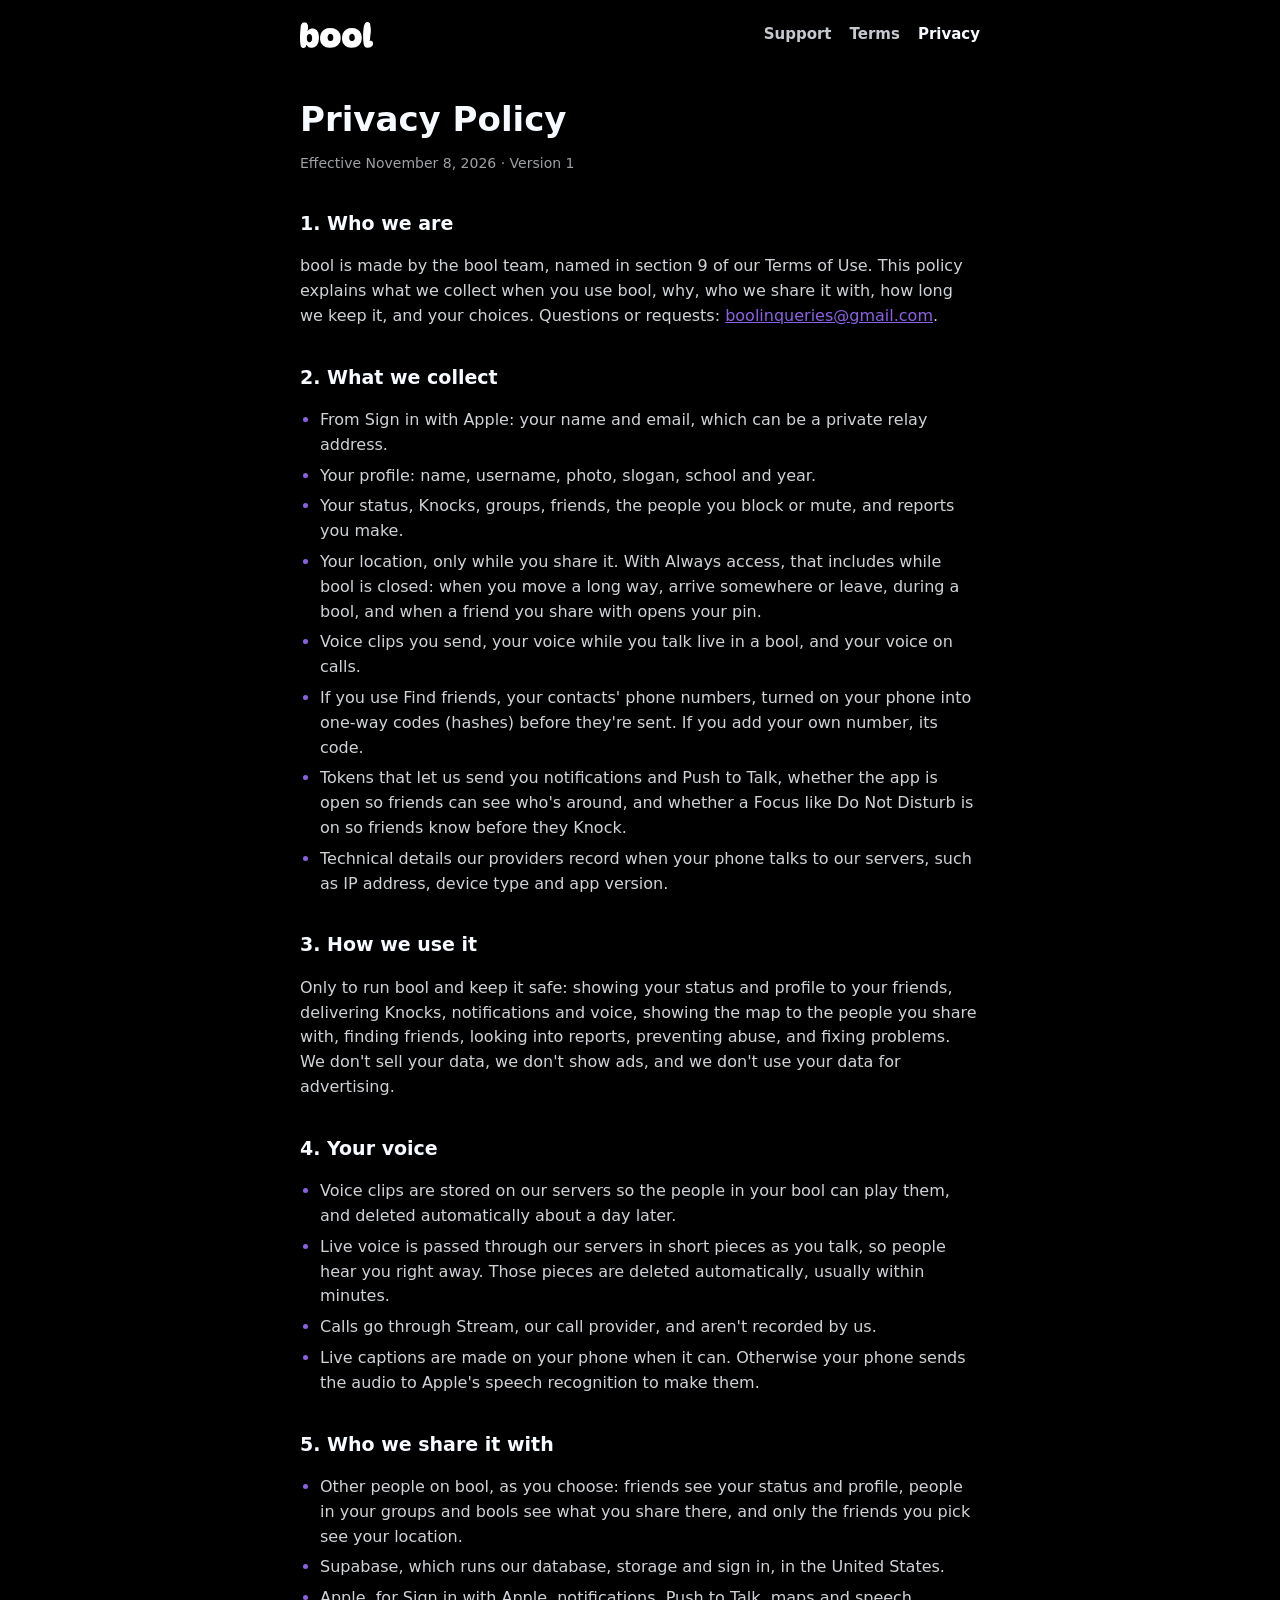
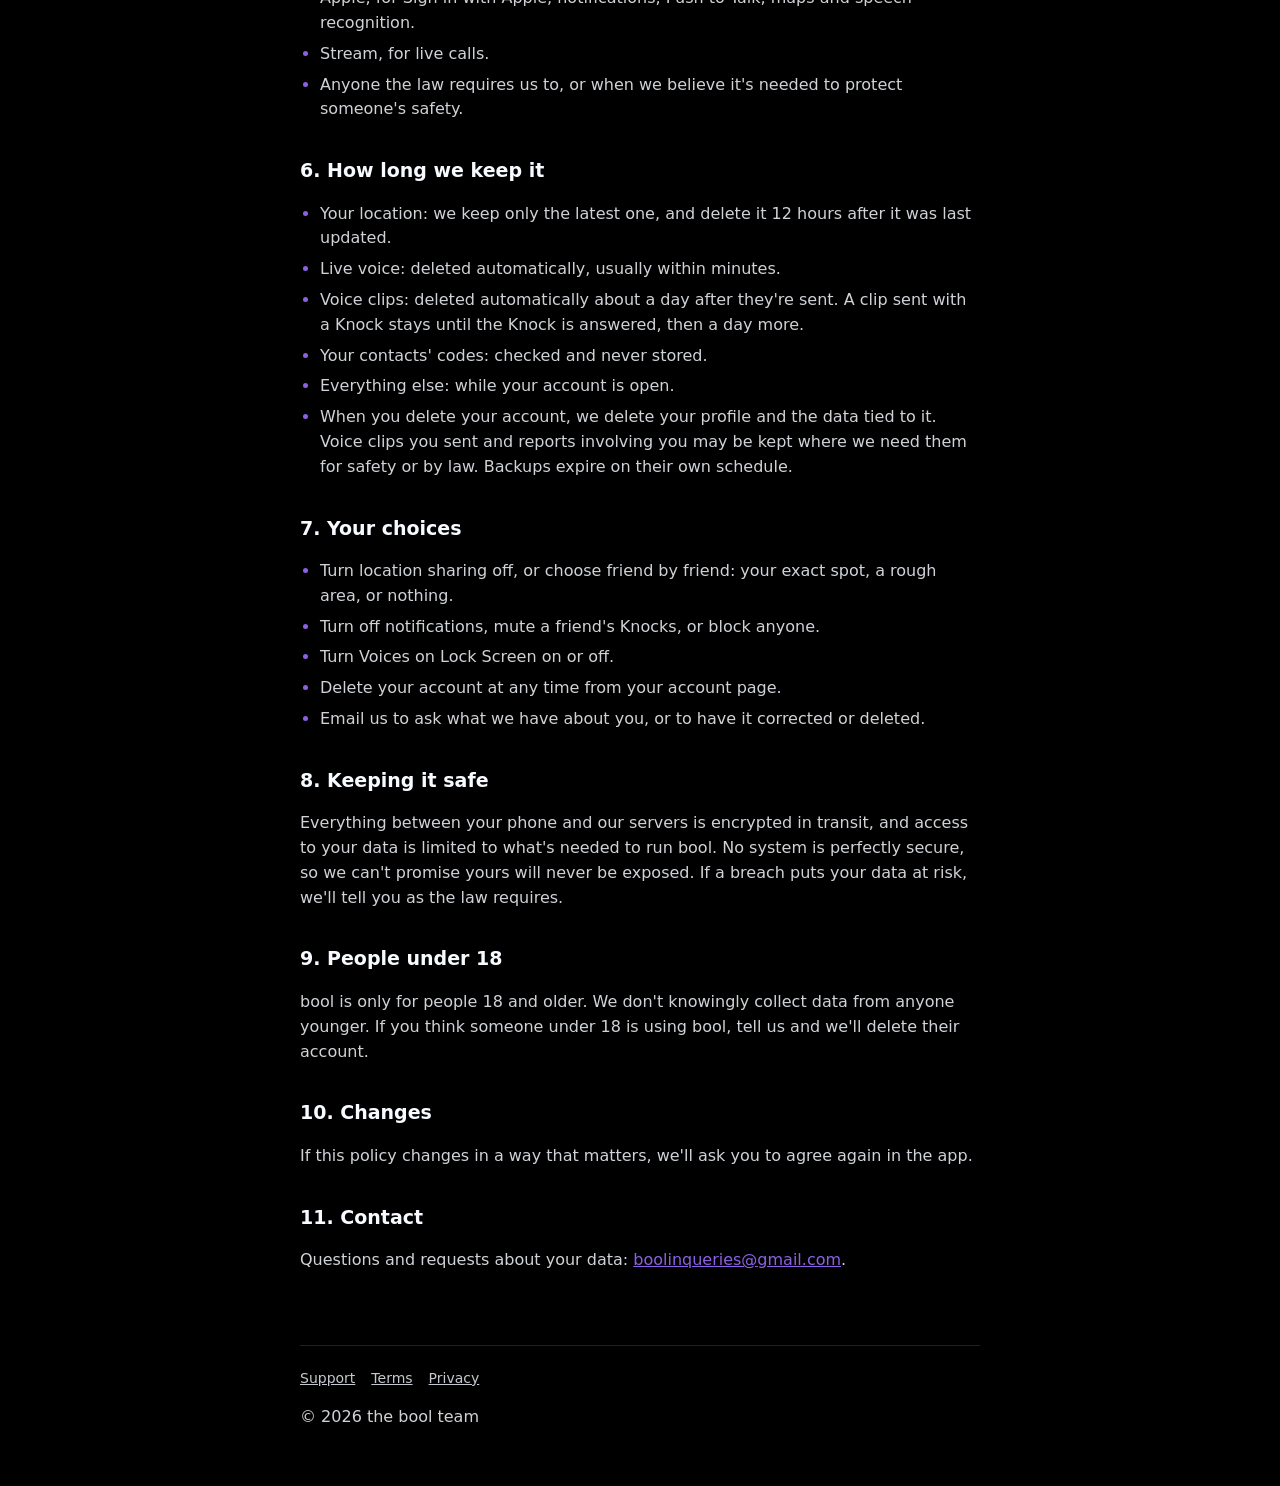
==== privacy.html @ 5d93da63 "bool website: home, support, terms and privacy Co-Authored-By: Claude Opus 5.5 <noreply@anthropic.co" ====
<!doctype html>
<html lang="en">
<head>
<meta charset="utf-8">
<meta name="viewport" content="width=device-width, initial-scale=1">
<title>bool Privacy Policy</title>
<meta name="description" content="What bool collects, why, and how to delete it.">
<meta name="theme-color" content="#000000">
<link rel="icon" href="assets/icon.png">
<link rel="apple-touch-icon" href="assets/apple-touch-icon.png">
<link rel="stylesheet" href="style.css">
</head>
<body>
<div class="wrap">
<header>
<a class="wordmark" href="index.html" aria-label="bool home"><img src="assets/b.png" alt=""><img src="assets/o.png" alt=""><img src="assets/o.png" alt=""><img src="assets/l.png" alt=""></a>
<nav><a href="support.html">Support</a><a href="terms.html">Terms</a><a href="privacy.html" aria-current="page">Privacy</a></nav>
</header>
<main>
<h1>Privacy Policy</h1>
<p class="muted">Effective November 8, 2026 · Version 1</p>
<h2 id="who-we-are">1. Who we are</h2>
<p>bool is made by the bool team, named in section 9 of our Terms of Use. This policy explains what we collect when you use bool, why, who we share it with, how long we keep it, and your choices. Questions or requests: <a href="mailto:boolinqueries@gmail.com">boolinqueries@gmail.com</a>.</p>
<h2 id="what-we-collect">2. What we collect</h2>
<ul><li>From Sign in with Apple: your name and email, which can be a private relay address.</li><li>Your profile: name, username, photo, slogan, school and year.</li><li>Your status, Knocks, groups, friends, the people you block or mute, and reports you make.</li><li>Your location, only while you share it. With Always access, that includes while bool is closed: when you move a long way, arrive somewhere or leave, during a bool, and when a friend you share with opens your pin.</li><li>Voice clips you send, your voice while you talk live in a bool, and your voice on calls.</li><li>If you use Find friends, your contacts&#x27; phone numbers, turned on your phone into one-way codes (hashes) before they&#x27;re sent. If you add your own number, its code.</li><li>Tokens that let us send you notifications and Push to Talk, whether the app is open so friends can see who&#x27;s around, and whether a Focus like Do Not Disturb is on so friends know before they Knock.</li><li>Technical details our providers record when your phone talks to our servers, such as IP address, device type and app version.</li></ul>
<h2 id="how-we-use-it">3. How we use it</h2>
<p>Only to run bool and keep it safe: showing your status and profile to your friends, delivering Knocks, notifications and voice, showing the map to the people you share with, finding friends, looking into reports, preventing abuse, and fixing problems. We don&#x27;t sell your data, we don&#x27;t show ads, and we don&#x27;t use your data for advertising.</p>
<h2 id="your-voice">4. Your voice</h2>
<ul><li>Voice clips are stored on our servers so the people in your bool can play them, and deleted automatically about a day later.</li><li>Live voice is passed through our servers in short pieces as you talk, so people hear you right away. Those pieces are deleted automatically, usually within minutes.</li><li>Calls go through Stream, our call provider, and aren&#x27;t recorded by us.</li><li>Live captions are made on your phone when it can. Otherwise your phone sends the audio to Apple&#x27;s speech recognition to make them.</li></ul>
<h2 id="who-we-share-it-with">5. Who we share it with</h2>
<ul><li>Other people on bool, as you choose: friends see your status and profile, people in your groups and bools see what you share there, and only the friends you pick see your location.</li><li>Supabase, which runs our database, storage and sign in, in the United States.</li><li>Apple, for Sign in with Apple, notifications, Push to Talk, maps and speech recognition.</li><li>Stream, for live calls.</li><li>Anyone the law requires us to, or when we believe it&#x27;s needed to protect someone&#x27;s safety.</li></ul>
<h2 id="how-long-we-keep-it">6. How long we keep it</h2>
<ul><li>Your location: we keep only the latest one, and delete it 12 hours after it was last updated.</li><li>Live voice: deleted automatically, usually within minutes.</li><li>Voice clips: deleted automatically about a day after they&#x27;re sent. A clip sent with a Knock stays until the Knock is answered, then a day more.</li><li>Your contacts&#x27; codes: checked and never stored.</li><li>Everything else: while your account is open.</li><li>When you delete your account, we delete your profile and the data tied to it. Voice clips you sent and reports involving you may be kept where we need them for safety or by law. Backups expire on their own schedule.</li></ul>
<h2 id="your-choices">7. Your choices</h2>
<ul><li>Turn location sharing off, or choose friend by friend: your exact spot, a rough area, or nothing.</li><li>Turn off notifications, mute a friend&#x27;s Knocks, or block anyone.</li><li>Turn Voices on Lock Screen on or off.</li><li>Delete your account at any time from your account page.</li><li>Email us to ask what we have about you, or to have it corrected or deleted.</li></ul>
<h2 id="keeping-it-safe">8. Keeping it safe</h2>
<p>Everything between your phone and our servers is encrypted in transit, and access to your data is limited to what&#x27;s needed to run bool. No system is perfectly secure, so we can&#x27;t promise yours will never be exposed. If a breach puts your data at risk, we&#x27;ll tell you as the law requires.</p>
<h2 id="people-under-18">9. People under 18</h2>
<p>bool is only for people 18 and older. We don&#x27;t knowingly collect data from anyone younger. If you think someone under 18 is using bool, tell us and we&#x27;ll delete their account.</p>
<h2 id="changes">10. Changes</h2>
<p>If this policy changes in a way that matters, we&#x27;ll ask you to agree again in the app.</p>
<h2 id="contact">11. Contact</h2>
<p>Questions and requests about your data: <a href="mailto:boolinqueries@gmail.com">boolinqueries@gmail.com</a>.</p>
</main>
<footer>
<a href="support.html">Support</a><a href="terms.html">Terms</a><a href="privacy.html">Privacy</a>
<p>© 2026 the bool team</p>
</footer>
</div>
</body>
</html>
---- style.css ----
:root {
  --purple: #8c60e4;
  --silver: #c6c8cf;
  --neon: #f7faff;
  --card: rgba(255, 255, 255, 0.06);
  --line: rgba(198, 200, 207, 0.16);
}
* { box-sizing: border-box; }
html { -webkit-text-size-adjust: 100%; }
body {
  margin: 0;
  background: #000;
  color: var(--neon);
  font-family: ui-rounded, "SF Pro Rounded", system-ui, -apple-system, "Segoe UI", sans-serif;
  line-height: 1.55;
}
a { color: var(--purple); }
.wrap { max-width: 720px; margin: 0 auto; padding: 0 20px; }
header { display: flex; flex-wrap: wrap; align-items: center; justify-content: space-between; gap: 12px 20px; padding: 22px 0; }
.wordmark { display: inline-flex; align-items: flex-end; gap: 1px; text-decoration: none; }
.wordmark img { height: 26px; width: auto; display: block; }
nav { display: flex; flex-wrap: wrap; gap: 6px 18px; }
nav a { color: var(--silver); text-decoration: none; font-weight: 600; font-size: 15px; }
nav a:hover, nav a[aria-current] { color: var(--neon); }
main { padding: 12px 0 56px; }
h1 { font-size: 34px; line-height: 1.15; margin: 18px 0 10px; font-weight: 800; }
h2 { font-size: 19px; margin: 34px 0 8px; font-weight: 700; }
p, li { color: rgba(247, 250, 255, 0.84); font-size: 16px; }
.muted { color: var(--silver); opacity: 0.8; font-size: 14px; }
ul { padding-left: 20px; }
li { margin: 6px 0; }
li::marker { color: var(--purple); }
.hero { text-align: center; padding: 56px 0 26px; }
.hero .icon { display: block; margin: 0 auto; width: 96px; height: 96px; border-radius: 22px; box-shadow: 0 0 60px rgba(140, 96, 228, 0.45); }
.hero .big { display: flex; justify-content: center; align-items: flex-end; gap: 2px; margin-top: 26px; }
.hero .big img { height: 64px; width: auto; }
.tagline { font-size: 20px; color: var(--silver); margin: 14px 0 0; }
.badge {
  display: inline-block; margin-top: 26px; padding: 14px 26px; border-radius: 999px;
  background: var(--purple); color: #fff; font-weight: 700; text-decoration: none; white-space: nowrap;
  box-shadow: 0 0 30px rgba(140, 96, 228, 0.5);
}
.grid { display: grid; grid-template-columns: repeat(auto-fit, minmax(200px, 1fr)); gap: 12px; margin-top: 30px; }
.card { background: var(--card); border: 1px solid var(--line); border-radius: 20px; padding: 18px; }
.card h3 { margin: 0 0 6px; font-size: 17px; }
.card p { margin: 0; font-size: 15px; }
.qa { background: var(--card); border: 1px solid var(--line); border-radius: 20px; padding: 6px 18px; margin-top: 12px; }
.qa h2 { font-size: 17px; margin: 14px 0 4px; }
.qa p { margin: 0 0 14px; }
.contact { font-size: 18px; font-weight: 700; }
footer { border-top: 1px solid var(--line); padding: 22px 0 40px; font-size: 14px; color: var(--silver); }
footer a { color: var(--silver); margin-right: 16px; }
@media (max-width: 480px) {
  h1 { font-size: 28px; }
  nav { gap: 14px; }
  .hero .big img { height: 52px; }
}
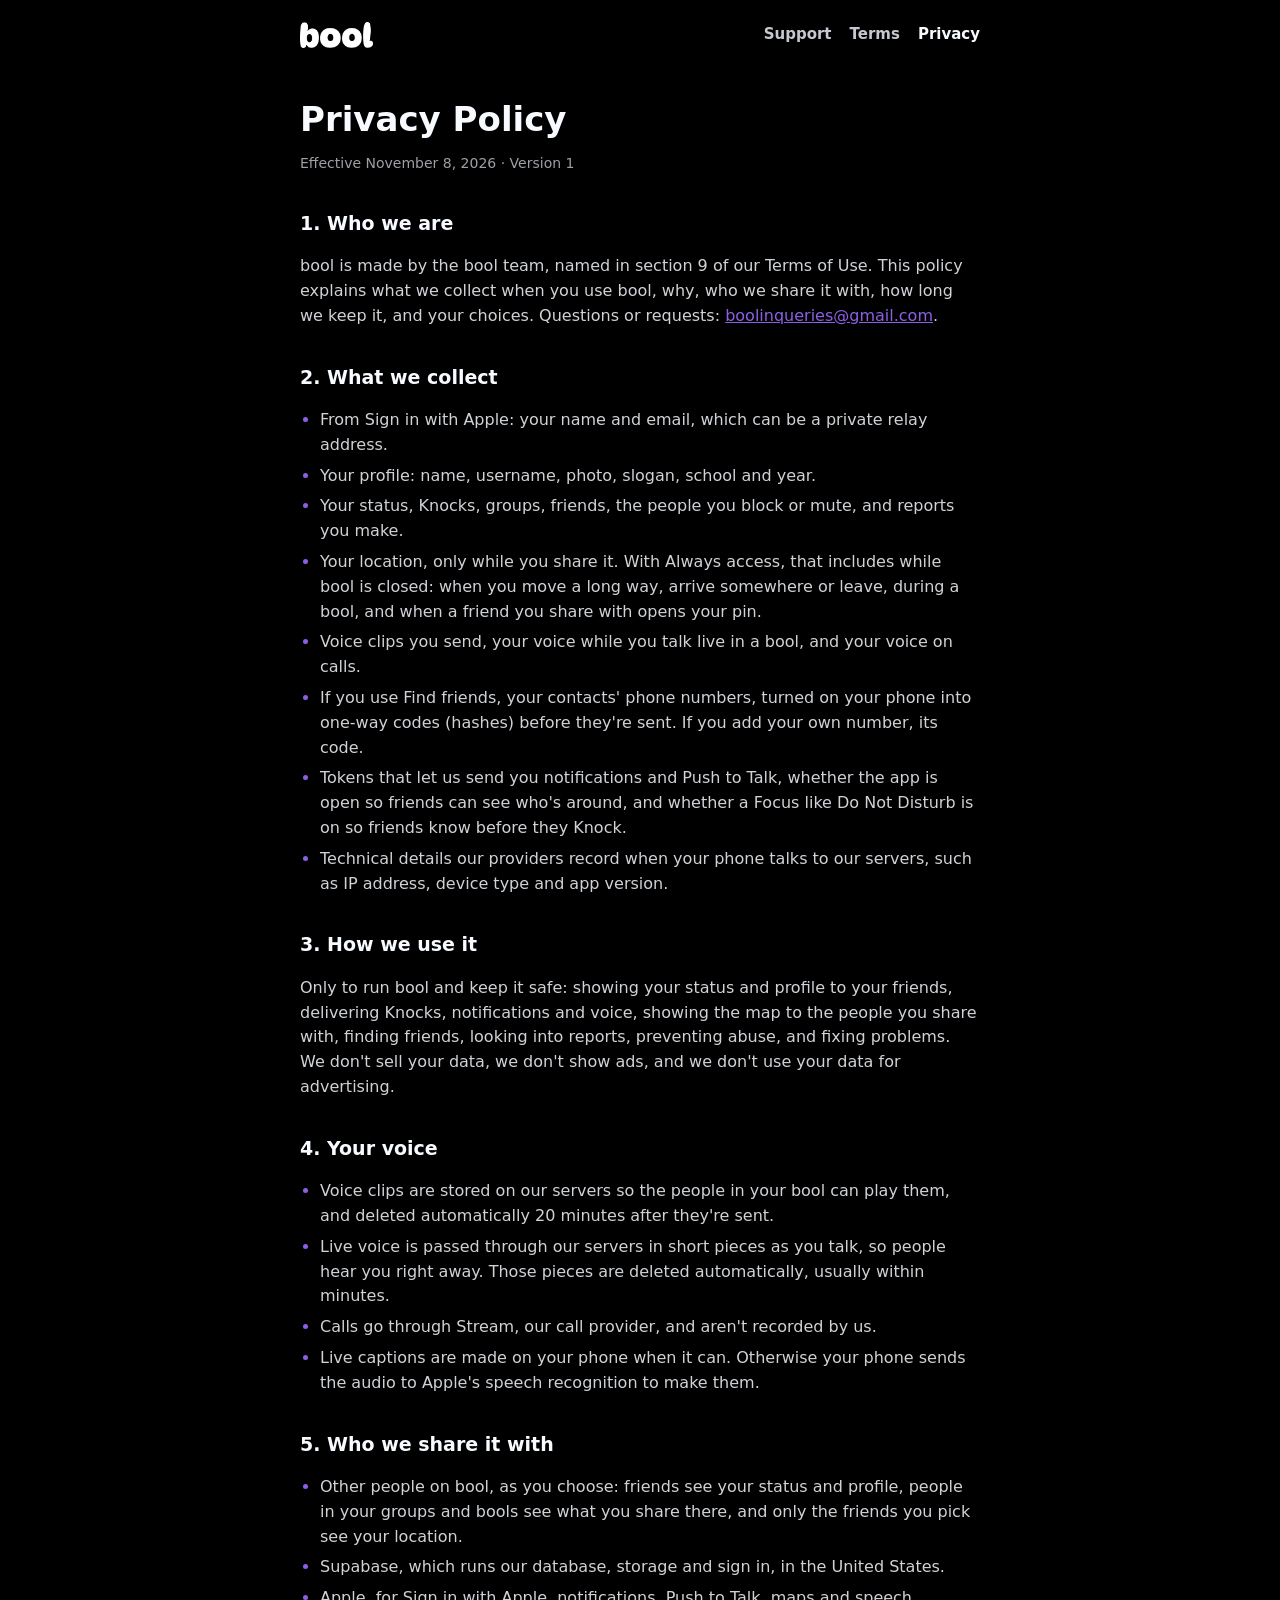
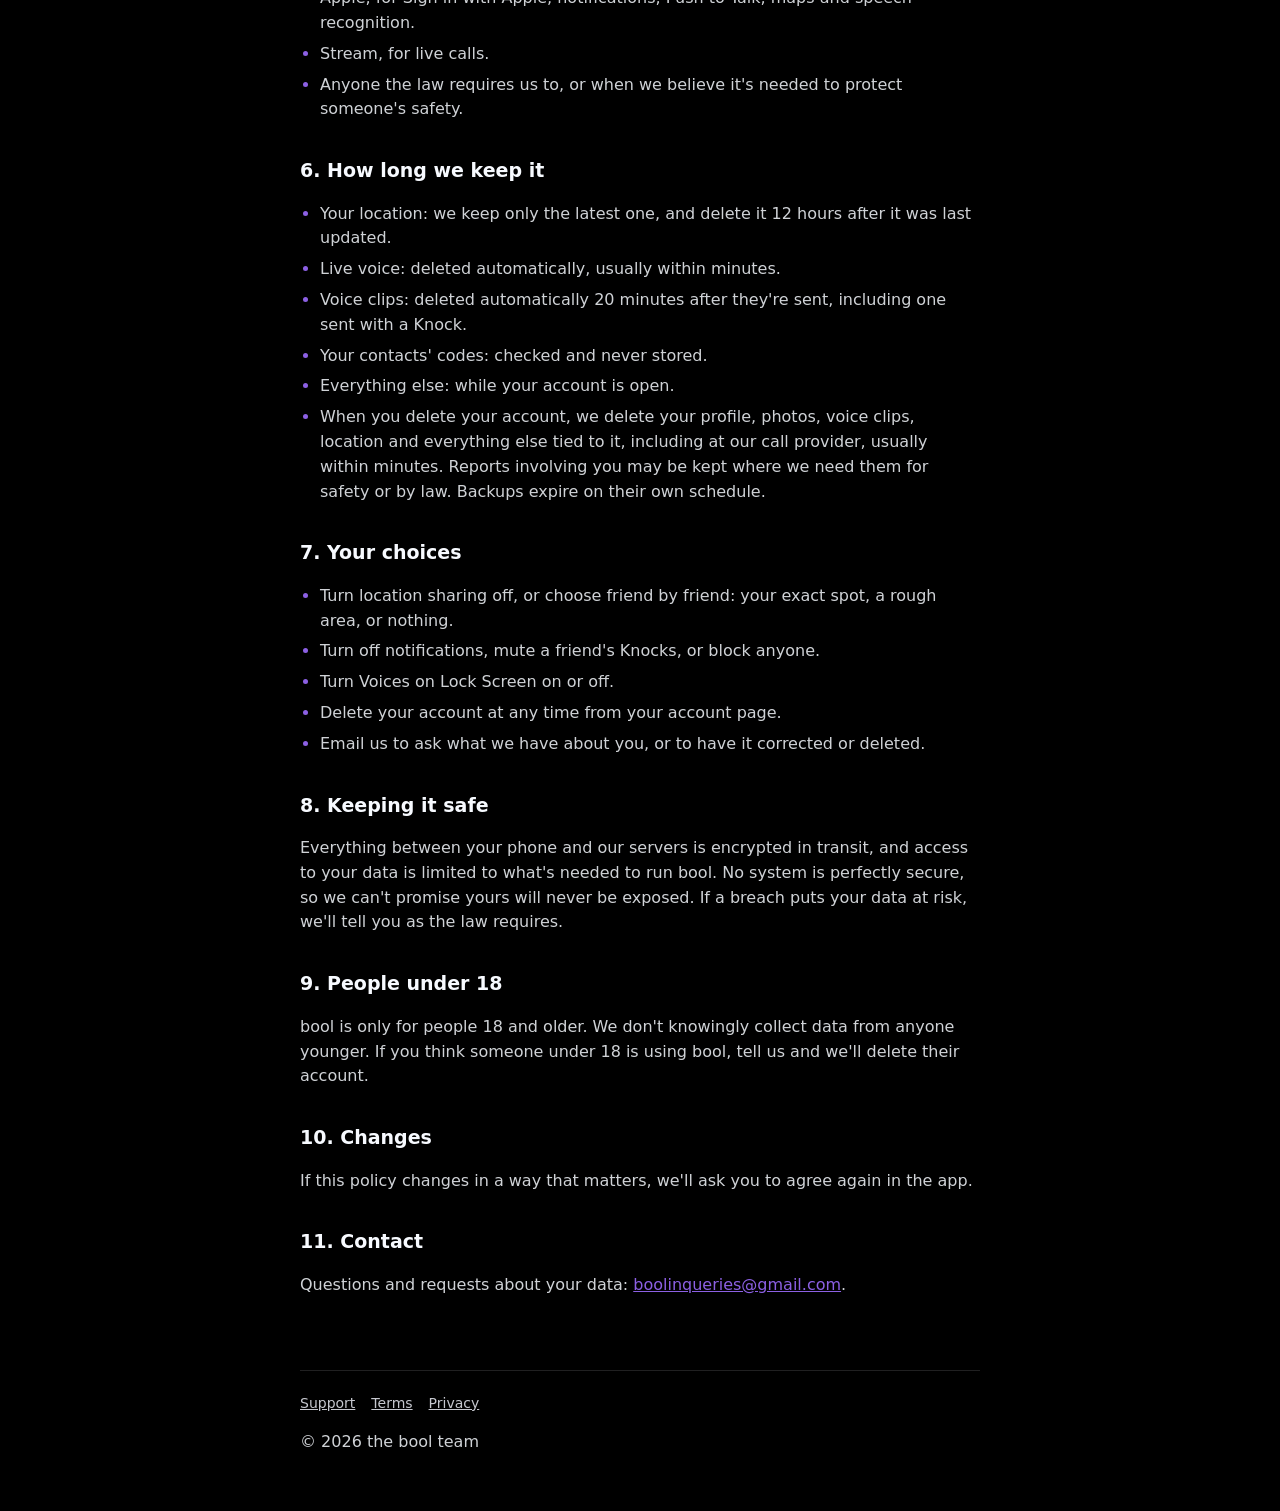
==== commit eb051d90: "Voice clips last 20 minutes; deleting an account deletes its photos and voice Co-Authored-By: Claude" ====
--- a/privacy.html
+++ b/privacy.html
@@ -26,11 +26,11 @@
 <h2 id="how-we-use-it">3. How we use it</h2>
 <p>Only to run bool and keep it safe: showing your status and profile to your friends, delivering Knocks, notifications and voice, showing the map to the people you share with, finding friends, looking into reports, preventing abuse, and fixing problems. We don&#x27;t sell your data, we don&#x27;t show ads, and we don&#x27;t use your data for advertising.</p>
 <h2 id="your-voice">4. Your voice</h2>
-<ul><li>Voice clips are stored on our servers so the people in your bool can play them, and deleted automatically about a day later.</li><li>Live voice is passed through our servers in short pieces as you talk, so people hear you right away. Those pieces are deleted automatically, usually within minutes.</li><li>Calls go through Stream, our call provider, and aren&#x27;t recorded by us.</li><li>Live captions are made on your phone when it can. Otherwise your phone sends the audio to Apple&#x27;s speech recognition to make them.</li></ul>
+<ul><li>Voice clips are stored on our servers so the people in your bool can play them, and deleted automatically 20 minutes after they&#x27;re sent.</li><li>Live voice is passed through our servers in short pieces as you talk, so people hear you right away. Those pieces are deleted automatically, usually within minutes.</li><li>Calls go through Stream, our call provider, and aren&#x27;t recorded by us.</li><li>Live captions are made on your phone when it can. Otherwise your phone sends the audio to Apple&#x27;s speech recognition to make them.</li></ul>
 <h2 id="who-we-share-it-with">5. Who we share it with</h2>
 <ul><li>Other people on bool, as you choose: friends see your status and profile, people in your groups and bools see what you share there, and only the friends you pick see your location.</li><li>Supabase, which runs our database, storage and sign in, in the United States.</li><li>Apple, for Sign in with Apple, notifications, Push to Talk, maps and speech recognition.</li><li>Stream, for live calls.</li><li>Anyone the law requires us to, or when we believe it&#x27;s needed to protect someone&#x27;s safety.</li></ul>
 <h2 id="how-long-we-keep-it">6. How long we keep it</h2>
-<ul><li>Your location: we keep only the latest one, and delete it 12 hours after it was last updated.</li><li>Live voice: deleted automatically, usually within minutes.</li><li>Voice clips: deleted automatically about a day after they&#x27;re sent. A clip sent with a Knock stays until the Knock is answered, then a day more.</li><li>Your contacts&#x27; codes: checked and never stored.</li><li>Everything else: while your account is open.</li><li>When you delete your account, we delete your profile and the data tied to it. Voice clips you sent and reports involving you may be kept where we need them for safety or by law. Backups expire on their own schedule.</li></ul>
+<ul><li>Your location: we keep only the latest one, and delete it 12 hours after it was last updated.</li><li>Live voice: deleted automatically, usually within minutes.</li><li>Voice clips: deleted automatically 20 minutes after they&#x27;re sent, including one sent with a Knock.</li><li>Your contacts&#x27; codes: checked and never stored.</li><li>Everything else: while your account is open.</li><li>When you delete your account, we delete your profile, photos, voice clips, location and everything else tied to it, including at our call provider, usually within minutes. Reports involving you may be kept where we need them for safety or by law. Backups expire on their own schedule.</li></ul>
 <h2 id="your-choices">7. Your choices</h2>
 <ul><li>Turn location sharing off, or choose friend by friend: your exact spot, a rough area, or nothing.</li><li>Turn off notifications, mute a friend&#x27;s Knocks, or block anyone.</li><li>Turn Voices on Lock Screen on or off.</li><li>Delete your account at any time from your account page.</li><li>Email us to ask what we have about you, or to have it corrected or deleted.</li></ul>
 <h2 id="keeping-it-safe">8. Keeping it safe</h2>
